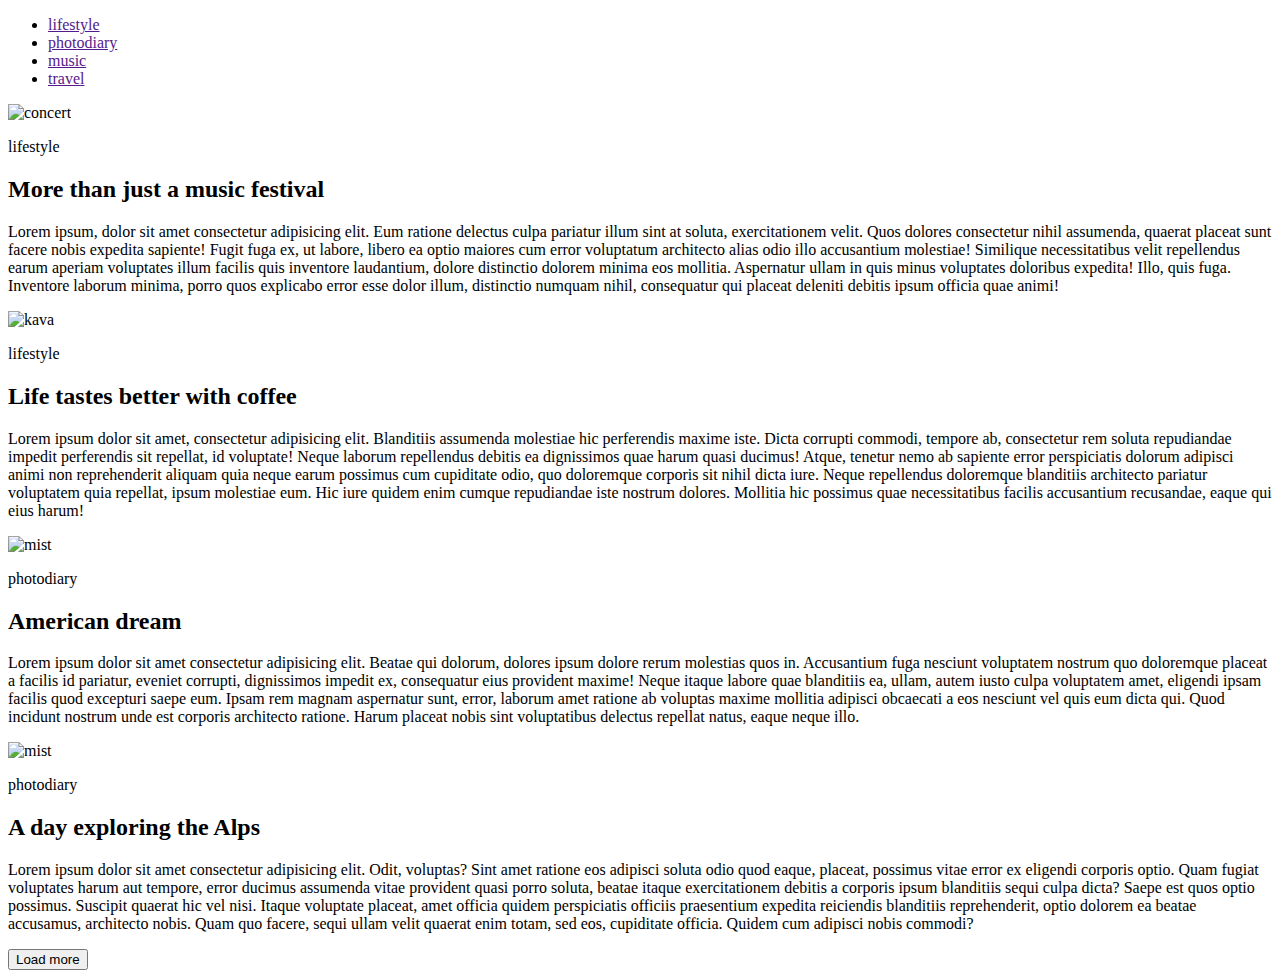
==== homework-03/index.html @ b27d9534 "removed" ====
<!DOCTYPE html>
<html lang="en">
<head>
    <meta charset="UTF-8">
    <meta name="viewport" content="width=device-width, initial-scale=1.0">
    <meta http-equiv="X-UA-Compatible" content="ie=edge">
    <title>Document</title>
</head>
<body>
    <section>
       <ul>
           <li><a href="">lifestyle</a></li>
           <li><a href="">photodiary</a></li>
           <li><a href="">music</a></li>
           <li><a href="">travel</a></li>
       </ul>
    </section>    
    <section>
        <img src="img/img1.jpg" alt="concert">
        <p>lifestyle</p>
        <h2>More than just a music festival </h2>
        <p>Lorem ipsum, dolor sit amet consectetur adipisicing elit. Eum ratione delectus culpa pariatur illum sint at soluta, exercitationem velit. Quos dolores consectetur nihil assumenda, quaerat placeat sunt facere nobis expedita sapiente! Fugit fuga ex, ut labore, libero ea optio maiores cum error voluptatum architecto alias odio illo accusantium molestiae! Similique necessitatibus velit repellendus earum aperiam voluptates illum facilis quis inventore laudantium, dolore distinctio dolorem minima eos mollitia. Aspernatur ullam in quis minus voluptates doloribus expedita! Illo, quis fuga. Inventore laborum minima, porro quos explicabo error esse dolor illum, distinctio numquam nihil, consequatur qui placeat deleniti debitis ipsum officia quae animi!</p>   
    </section>
    <section>
        <img src="img/img2_kava.jpg" alt="kava">
        <p>lifestyle</p>
        <h2>Life tastes better with coffee </h2>
        <p>Lorem ipsum dolor sit amet, consectetur adipisicing elit. Blanditiis assumenda molestiae hic perferendis maxime iste. Dicta corrupti commodi, tempore ab, consectetur rem soluta repudiandae impedit perferendis sit repellat, id voluptate! Neque laborum repellendus debitis ea dignissimos quae harum quasi ducimus! Atque, tenetur nemo ab sapiente error perspiciatis dolorum adipisci animi non reprehenderit aliquam quia neque earum possimus cum cupiditate odio, quo doloremque corporis sit nihil dicta iure. Neque repellendus doloremque blanditiis architecto pariatur voluptatem quia repellat, ipsum molestiae eum. Hic iure quidem enim cumque repudiandae iste nostrum dolores. Mollitia hic possimus quae necessitatibus facilis accusantium recusandae, eaque qui eius harum!</p>
    </section>
    <section>
        <img src="img/img2_mist.jpg" alt="mist">
        <p>photodiary</p>
        <h2>American dream </h2>
        <p>Lorem ipsum dolor sit amet consectetur adipisicing elit. Beatae qui dolorum, dolores ipsum dolore rerum molestias quos in. Accusantium fuga nesciunt voluptatem nostrum quo doloremque placeat a facilis id pariatur, eveniet corrupti, dignissimos impedit ex, consequatur eius provident maxime! Neque itaque labore quae blanditiis ea, ullam, autem iusto culpa voluptatem amet, eligendi ipsam facilis quod excepturi saepe eum. Ipsam rem magnam aspernatur sunt, error, laborum amet ratione ab voluptas maxime mollitia adipisci obcaecati a eos nesciunt vel quis eum dicta qui. Quod incidunt nostrum unde est corporis architecto ratione. Harum placeat nobis sint voluptatibus delectus repellat natus, eaque neque illo.</p>
    </section>
    <section>
        <img src="img/img4_hlop.jpg" alt="mist">
        <p>photodiary</p>
        <h2>A day exploring the Alps </h2>
        <p>Lorem ipsum dolor sit amet consectetur adipisicing elit. Odit, voluptas? Sint amet ratione eos adipisci soluta odio quod eaque, placeat, possimus vitae error ex eligendi corporis optio. Quam fugiat voluptates harum aut tempore, error ducimus assumenda vitae provident quasi porro soluta, beatae itaque exercitationem debitis a corporis ipsum blanditiis sequi culpa dicta? Saepe est quos optio possimus. Suscipit quaerat hic vel nisi. Itaque voluptate placeat, amet officia quidem perspiciatis officiis praesentium expedita reiciendis blanditiis reprehenderit, optio dolorem ea beatae accusamus, architecto nobis. Quam quo facere, sequi ullam velit quaerat enim totam, sed eos, cupiditate officia. Quidem cum adipisci nobis commodi?</p>
    </section>
    <button>Load more</button>
</body>
</html>
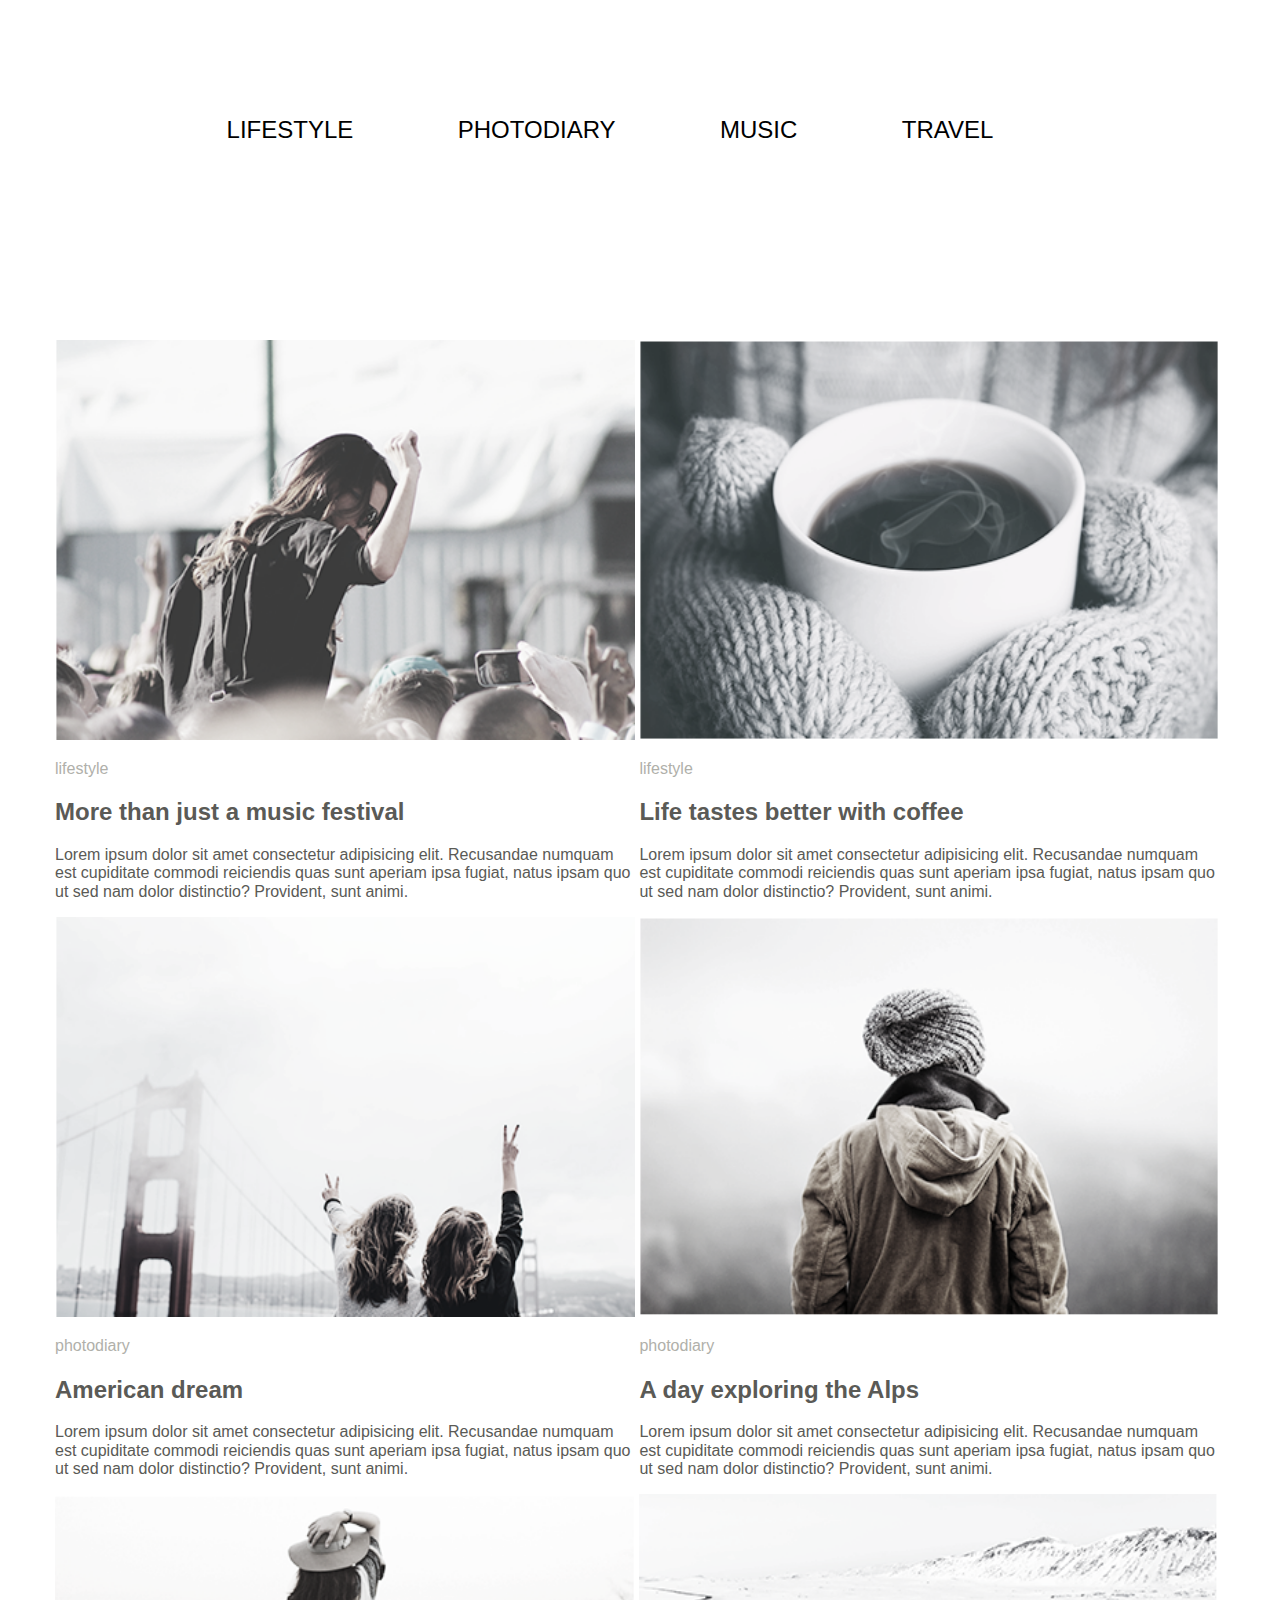
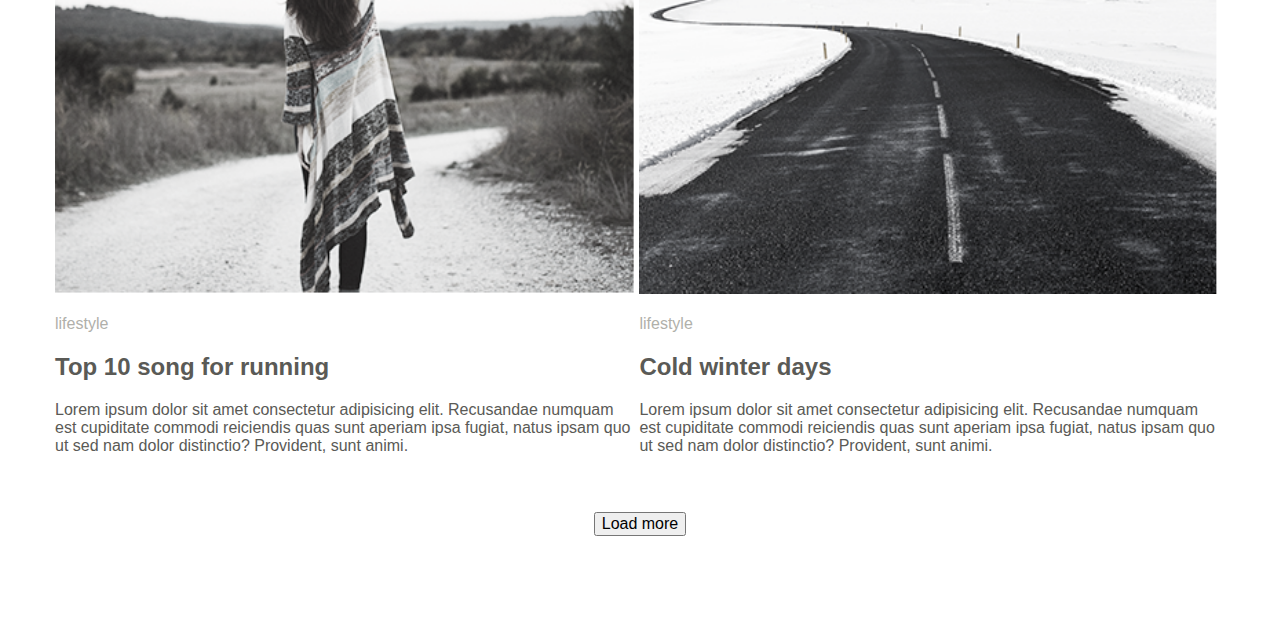
==== commit b408beac: "hw03" ====
--- a/homework-03/index.html
+++ b/homework-03/index.html
@@ -1,44 +1,93 @@
 <!DOCTYPE html>
 <html lang="en">
+
 <head>
     <meta charset="UTF-8">
     <meta name="viewport" content="width=device-width, initial-scale=1.0">
     <meta http-equiv="X-UA-Compatible" content="ie=edge">
-    <title>Document</title>
+    <title>Homework_03</title>
+    <link rel="stylesheet" href="./css/normalize.css">
+    <link rel="stylesheet" href="./css/style.css">
 </head>
+
 <body>
-    <section>
-       <ul>
-           <li><a href="">lifestyle</a></li>
-           <li><a href="">photodiary</a></li>
-           <li><a href="">music</a></li>
-           <li><a href="">travel</a></li>
-       </ul>
-    </section>    
-    <section>
-        <img src="img/img1.jpg" alt="concert">
-        <p>lifestyle</p>
-        <h2>More than just a music festival </h2>
-        <p>Lorem ipsum, dolor sit amet consectetur adipisicing elit. Eum ratione delectus culpa pariatur illum sint at soluta, exercitationem velit. Quos dolores consectetur nihil assumenda, quaerat placeat sunt facere nobis expedita sapiente! Fugit fuga ex, ut labore, libero ea optio maiores cum error voluptatum architecto alias odio illo accusantium molestiae! Similique necessitatibus velit repellendus earum aperiam voluptates illum facilis quis inventore laudantium, dolore distinctio dolorem minima eos mollitia. Aspernatur ullam in quis minus voluptates doloribus expedita! Illo, quis fuga. Inventore laborum minima, porro quos explicabo error esse dolor illum, distinctio numquam nihil, consequatur qui placeat deleniti debitis ipsum officia quae animi!</p>   
-    </section>
-    <section>
-        <img src="img/img2_kava.jpg" alt="kava">
-        <p>lifestyle</p>
-        <h2>Life tastes better with coffee </h2>
-        <p>Lorem ipsum dolor sit amet, consectetur adipisicing elit. Blanditiis assumenda molestiae hic perferendis maxime iste. Dicta corrupti commodi, tempore ab, consectetur rem soluta repudiandae impedit perferendis sit repellat, id voluptate! Neque laborum repellendus debitis ea dignissimos quae harum quasi ducimus! Atque, tenetur nemo ab sapiente error perspiciatis dolorum adipisci animi non reprehenderit aliquam quia neque earum possimus cum cupiditate odio, quo doloremque corporis sit nihil dicta iure. Neque repellendus doloremque blanditiis architecto pariatur voluptatem quia repellat, ipsum molestiae eum. Hic iure quidem enim cumque repudiandae iste nostrum dolores. Mollitia hic possimus quae necessitatibus facilis accusantium recusandae, eaque qui eius harum!</p>
-    </section>
-    <section>
-        <img src="img/img2_mist.jpg" alt="mist">
-        <p>photodiary</p>
-        <h2>American dream </h2>
-        <p>Lorem ipsum dolor sit amet consectetur adipisicing elit. Beatae qui dolorum, dolores ipsum dolore rerum molestias quos in. Accusantium fuga nesciunt voluptatem nostrum quo doloremque placeat a facilis id pariatur, eveniet corrupti, dignissimos impedit ex, consequatur eius provident maxime! Neque itaque labore quae blanditiis ea, ullam, autem iusto culpa voluptatem amet, eligendi ipsam facilis quod excepturi saepe eum. Ipsam rem magnam aspernatur sunt, error, laborum amet ratione ab voluptas maxime mollitia adipisci obcaecati a eos nesciunt vel quis eum dicta qui. Quod incidunt nostrum unde est corporis architecto ratione. Harum placeat nobis sint voluptatibus delectus repellat natus, eaque neque illo.</p>
-    </section>
-    <section>
-        <img src="img/img4_hlop.jpg" alt="mist">
-        <p>photodiary</p>
-        <h2>A day exploring the Alps </h2>
-        <p>Lorem ipsum dolor sit amet consectetur adipisicing elit. Odit, voluptas? Sint amet ratione eos adipisci soluta odio quod eaque, placeat, possimus vitae error ex eligendi corporis optio. Quam fugiat voluptates harum aut tempore, error ducimus assumenda vitae provident quasi porro soluta, beatae itaque exercitationem debitis a corporis ipsum blanditiis sequi culpa dicta? Saepe est quos optio possimus. Suscipit quaerat hic vel nisi. Itaque voluptate placeat, amet officia quidem perspiciatis officiis praesentium expedita reiciendis blanditiis reprehenderit, optio dolorem ea beatae accusamus, architecto nobis. Quam quo facere, sequi ullam velit quaerat enim totam, sed eos, cupiditate officia. Quidem cum adipisci nobis commodi?</p>
-    </section>
-    <button>Load more</button>
+    <div class="mastheader_section__wrapper container">
+
+        <div class="mastheader_wrapper">
+
+            <header class="mastheader">
+
+                <nav class="mastheader_nav">
+                    <ul class="nav_list">
+                        <li class="nav_list_item"><a href="" class="item_link"> lifestyle</a></li>
+                        <li class="nav_list_item"><a href="" class="item_link"> photodiary</a></li>
+                        <li class="nav_list_item"><a href="" class="item_link"> music</a></li>
+                        <li class="nav_list_item"><a href="" class="item_link"> travel</a></li>
+                    </ul>
+                </nav>
+            </header>
+        </div>
+
+        <div class="article_discripion container ">
+
+
+            <article class="article_bloc article_odd">
+                <img src="./img/girl_1.png" width="580px" height="400px" alt="concert">
+                <p class="life">lifestyle</p>
+                <h2>More than just a music festival </h2>
+                <p>Lorem ipsum dolor sit amet consectetur adipisicing elit. Recusandae numquam est cupiditate commodi
+                    reiciendis quas sunt aperiam ipsa fugiat, natus ipsam quo ut sed nam dolor distinctio? Provident,
+                    sunt animi.</p>
+
+            </article>
+            <article class="article_bloc article_even">
+                <img src="./img/cup_2.png" width="580px" height="400px" alt="kava">
+                <p class="life">lifestyle</p>
+                <h2>Life tastes better with coffee </h2>
+                <p>Lorem ipsum dolor sit amet consectetur adipisicing elit. Recusandae numquam est cupiditate commodi
+                    reiciendis quas sunt aperiam ipsa fugiat, natus ipsam quo ut sed nam dolor distinctio? Provident,
+                    sunt animi.</p>
+            </article>
+            <article class="article_bloc article_odd">
+                <img src="./img/bridge_3.png" width="580px" height="400px" alt="mist">
+                <p class="life">photodiary</p>
+                <h2>American dream </h2>
+                <p>Lorem ipsum dolor sit amet consectetur adipisicing elit. Recusandae numquam est cupiditate commodi
+                    reiciendis quas sunt aperiam ipsa fugiat, natus ipsam quo ut sed nam dolor distinctio? Provident,
+                    sunt animi.</p>
+            </article>
+            <article class="article_bloc article_even">
+                <img src="./img/backside_4.png" width="580px" height="400px" alt="mist">
+                <p class="life">photodiary</p>
+                <h2>A day exploring the Alps </h2>
+                <p>Lorem ipsum dolor sit amet consectetur adipisicing elit. Recusandae numquam est cupiditate commodi
+                    reiciendis quas sunt aperiam ipsa fugiat, natus ipsam quo ut sed nam dolor distinctio? Provident,
+                    sunt animi.</p>
+            </article>
+
+            <article class="article_bloc article_odd">
+                <img src="./img/girl_5.png" width="580px" height="400px" alt="concert">
+                <p class="life">lifestyle</p>
+                <h2>Top 10 song for running </h2>
+                <p>Lorem ipsum dolor sit amet consectetur adipisicing elit. Recusandae numquam est cupiditate commodi
+                    reiciendis quas sunt aperiam ipsa fugiat, natus ipsam quo ut sed nam dolor distinctio? Provident,
+                    sunt animi.</p>
+            </article>
+
+            <article class="article_bloc article_even">
+                <img src="./img/road_6.png" width="580px" height="400px" alt="concert">
+                <p class="life">lifestyle</p>
+                <h2>Cold winter days </h2>
+                <p>Lorem ipsum dolor sit amet consectetur adipisicing elit. Recusandae numquam est cupiditate commodi
+                    reiciendis quas sunt aperiam ipsa fugiat, natus ipsam quo ut sed nam dolor distinctio? Provident,
+                    sunt animi.</p>
+            </article>
+        </div>
+        
+    </div>
+    <div class="button_wrapper container">
+            <button class="button_size">Load more</button>
+    </div>
 </body>
+
 </html>--- a/homework-03/css/style.css
+++ b/homework-03/css/style.css
@@ -0,0 +1,71 @@
+body {
+  font-family: "Roboto", sans-serif, serif;
+  color: #5a5a56;
+  font-size: 16px;
+}
+.container {
+  width: 1170px;
+  margin: 0 auto;
+}
+
+.mastheader {
+  margin-bottom: 80px;
+  padding-top: 100px;
+}
+.mastheader_nav {
+  text-align: center;
+}
+
+.nav_list {
+  display: inline-block;
+}
+
+.nav_list_item {
+  list-style: none;
+  display: inline-block;
+  margin-right: 100px;
+  margin-bottom: 100px;
+}
+
+.item_link {
+  color: black;
+  font-size: 24px;
+  text-decoration: none;
+}
+.navbar {
+  display: inline-block;
+}
+
+.item_link {
+  font-family: "Arial Narrow", Arial, sans-serif;
+  text-transform: uppercase;
+}
+
+:hover.item_link {
+  color: #b3b3f7;
+}
+
+.button_wrapper {
+  margin: o auto;
+  display: block;
+  text-align: center;
+  padding: 40px 0 100px 0;
+}
+
+.article_discription {
+  padding: 100px 0 90px 0;
+}
+
+.article_bloc {
+  width: 580px;
+}
+
+article {
+  display: inline-block;
+}
+button_size {
+  font-size: 20px;
+}
+.life {
+  color: #b0b0aa;
+}
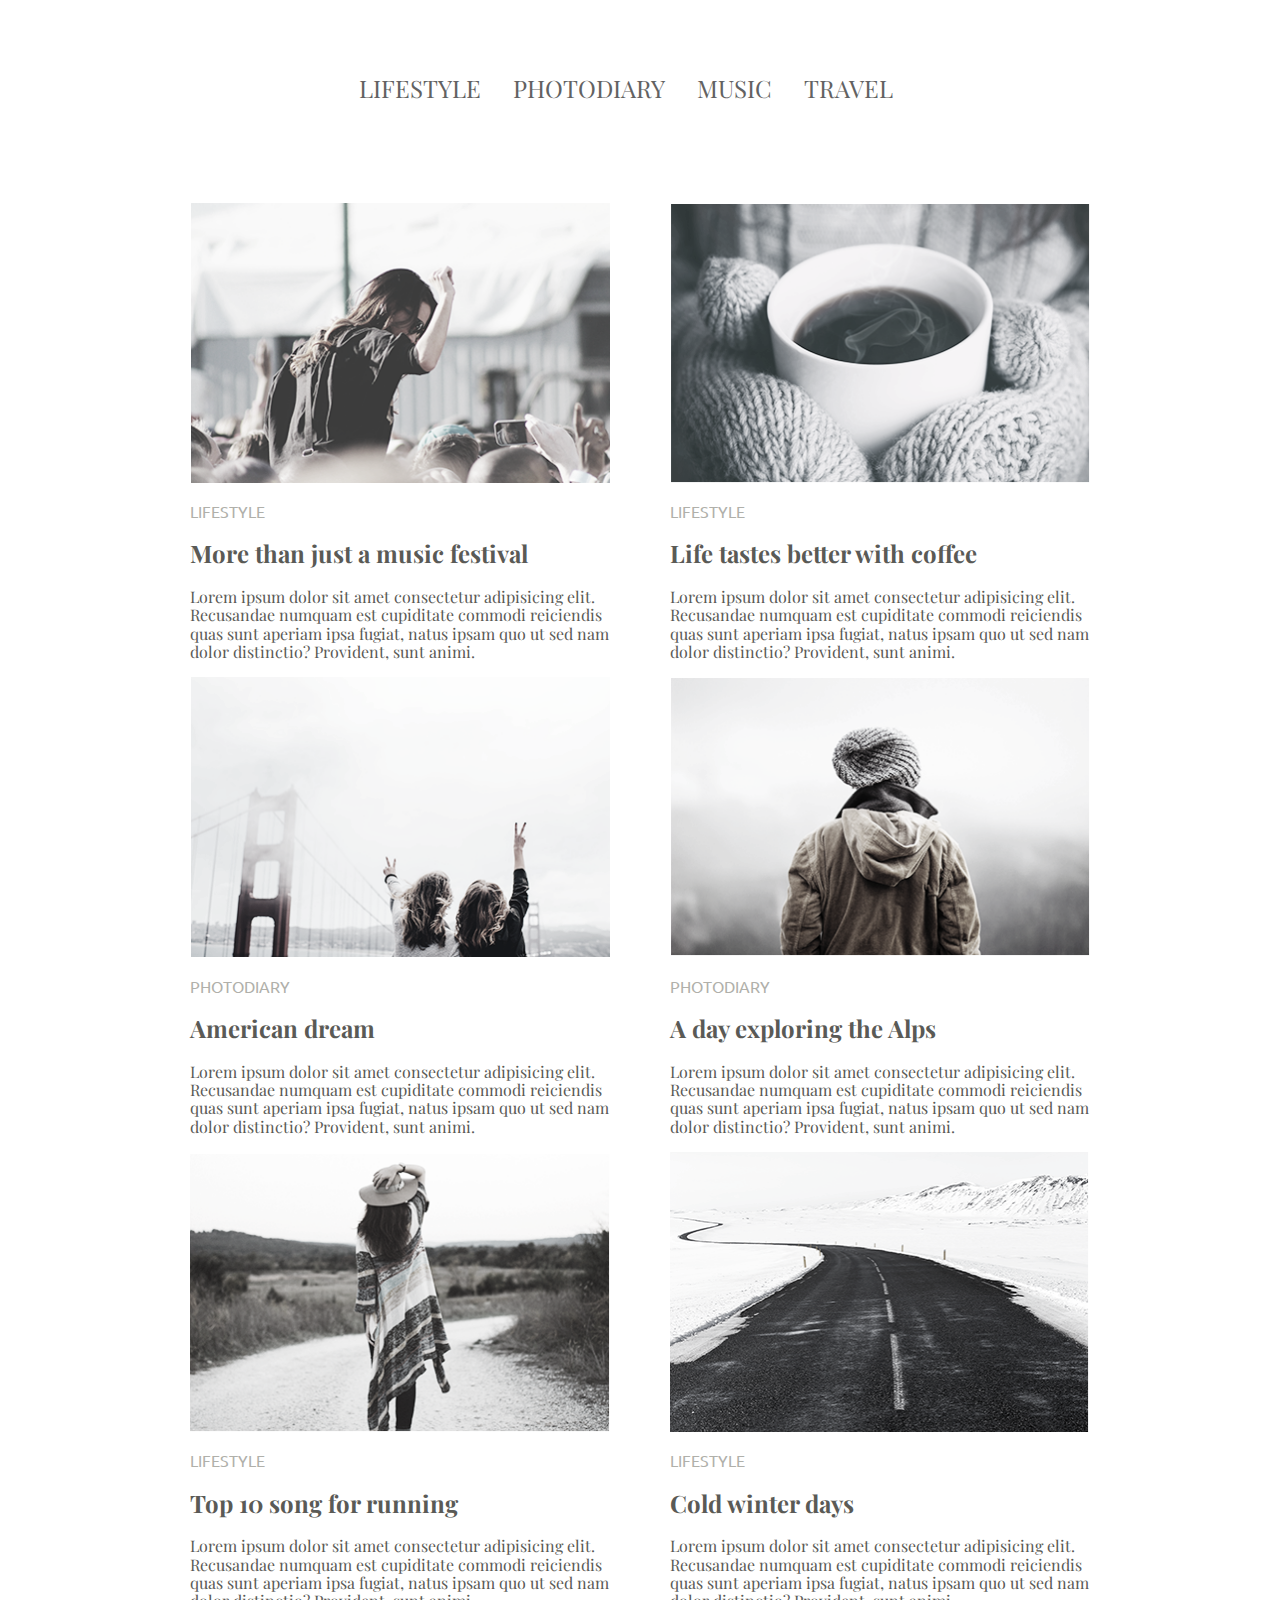
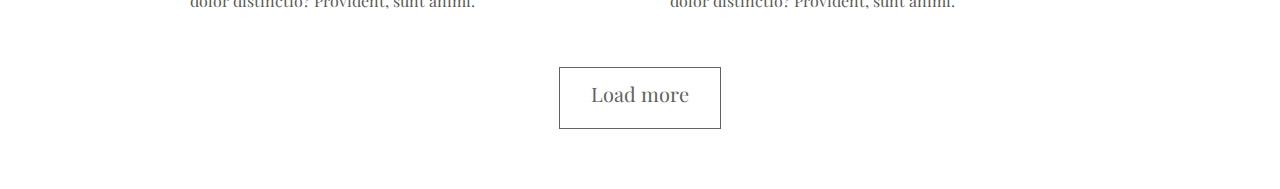
==== commit d4f87af9: "dz03 add" ====
--- a/homework-03/index.html
+++ b/homework-03/index.html
@@ -6,6 +6,8 @@
     <meta name="viewport" content="width=device-width, initial-scale=1.0">
     <meta http-equiv="X-UA-Compatible" content="ie=edge">
     <title>Homework_03</title>
+    <link href="https://fonts.googleapis.com/css?family=Ubuntu" rel="stylesheet">
+    <link href="https://fonts.googleapis.com/css?family=Playfair+Display" rel="stylesheet">
     <link rel="stylesheet" href="./css/normalize.css">
     <link rel="stylesheet" href="./css/style.css">
 </head>
@@ -32,7 +34,7 @@
 
 
             <article class="article_bloc article_odd">
-                <img src="./img/girl_1.png" width="580px" height="400px" alt="concert">
+                <img src="./img/girl_1.png" width="420" height="280" alt="concert">
                 <p class="life">lifestyle</p>
                 <h2>More than just a music festival </h2>
                 <p>Lorem ipsum dolor sit amet consectetur adipisicing elit. Recusandae numquam est cupiditate commodi
@@ -41,7 +43,7 @@
 
             </article>
             <article class="article_bloc article_even">
-                <img src="./img/cup_2.png" width="580px" height="400px" alt="kava">
+                <img src="./img/cup_2.png" width="420" height="280" alt="kava">
                 <p class="life">lifestyle</p>
                 <h2>Life tastes better with coffee </h2>
                 <p>Lorem ipsum dolor sit amet consectetur adipisicing elit. Recusandae numquam est cupiditate commodi
@@ -49,7 +51,7 @@
                     sunt animi.</p>
             </article>
             <article class="article_bloc article_odd">
-                <img src="./img/bridge_3.png" width="580px" height="400px" alt="mist">
+                <img src="./img/bridge_3.png" width="420" height="280" alt="mist">
                 <p class="life">photodiary</p>
                 <h2>American dream </h2>
                 <p>Lorem ipsum dolor sit amet consectetur adipisicing elit. Recusandae numquam est cupiditate commodi
@@ -57,7 +59,7 @@
                     sunt animi.</p>
             </article>
             <article class="article_bloc article_even">
-                <img src="./img/backside_4.png" width="580px" height="400px" alt="mist">
+                <img src="./img/backside_4.png" width="420" height="280" alt="mist">
                 <p class="life">photodiary</p>
                 <h2>A day exploring the Alps </h2>
                 <p>Lorem ipsum dolor sit amet consectetur adipisicing elit. Recusandae numquam est cupiditate commodi
@@ -66,7 +68,7 @@
             </article>
 
             <article class="article_bloc article_odd">
-                <img src="./img/girl_5.png" width="580px" height="400px" alt="concert">
+                <img src="./img/girl_5.png" width="420" height="280" alt="concert">
                 <p class="life">lifestyle</p>
                 <h2>Top 10 song for running </h2>
                 <p>Lorem ipsum dolor sit amet consectetur adipisicing elit. Recusandae numquam est cupiditate commodi
@@ -75,7 +77,7 @@
             </article>
 
             <article class="article_bloc article_even">
-                <img src="./img/road_6.png" width="580px" height="400px" alt="concert">
+                <img src="./img/road_6.png" width="420" height="280" alt="concert">
                 <p class="life">lifestyle</p>
                 <h2>Cold winter days </h2>
                 <p>Lorem ipsum dolor sit amet consectetur adipisicing elit. Recusandae numquam est cupiditate commodi
@@ -86,7 +88,7 @@
         
     </div>
     <div class="button_wrapper container">
-            <button class="button_size">Load more</button>
+            <div class="button_size"> <a href="#">Load more</a> </div>
     </div>
 </body>
 
--- a/homework-03/css/style.css
+++ b/homework-03/css/style.css
@@ -1,34 +1,42 @@
 body {
-  font-family: "Roboto", sans-serif, serif;
+  font-family: 'Playfair Display',"Roboto", sans-serif, serif;
   color: #5a5a56;
   font-size: 16px;
 }
 .container {
-  width: 1170px;
+  width: 900px;
   margin: 0 auto;
 }
 
 .mastheader {
-  margin-bottom: 80px;
-  padding-top: 100px;
+  margin: 0 auto 100px auto;
+  padding-top: 75px;
+  margin-bottom: 100px;
+  width: 565px;
+  text-align: center;
+ 
 }
 .mastheader_nav {
   text-align: center;
 }
 
 .nav_list {
+  margin: 0;
+  padding: 0;
+  
+  text-align: center;
   display: inline-block;
 }
 
 .nav_list_item {
   list-style: none;
   display: inline-block;
-  margin-right: 100px;
-  margin-bottom: 100px;
+  margin-right: 28px;
+  
 }
 
 .item_link {
-  color: black;
+  color: #626262;
   font-size: 24px;
   text-decoration: none;
 }
@@ -37,19 +45,11 @@
 }
 
 .item_link {
-  font-family: "Arial Narrow", Arial, sans-serif;
-  text-transform: uppercase;
+   text-transform: uppercase;
 }
 
 :hover.item_link {
-  color: #b3b3f7;
-}
-
-.button_wrapper {
-  margin: o auto;
-  display: block;
-  text-align: center;
-  padding: 40px 0 100px 0;
+  color: #03a9f4;
 }
 
 .article_discription {
@@ -57,15 +57,47 @@
 }
 
 .article_bloc {
-  width: 580px;
+  display: inline-block;
+  width: 420px;
 }
 
 article {
   display: inline-block;
 }
-button_size {
-  font-size: 20px;
+.article_odd {
+  margin-right: 56px;
 }
+
 .life {
   color: #b0b0aa;
+  font-family: 'Ubuntu','Playfair Display', "Arial Narrow", Arial, sans-serif;
+  text-transform: uppercase;
 }
+
+.button_wrapper {
+  
+  display: block;
+  text-align: center;
+  padding: 40px 0 60px 0;
+}
+
+.button_size {
+  margin: 0 auto;
+
+  width: 160px;
+  height: 60px;
+  font-size: 20px;
+  border: 1px solid #626262;
+  line-height: 2.6;
+  
+}
+
+a {
+  text-decoration: none;
+  color: #626262;
+}
+
+.button_size:hover  a {
+  color: #03a9f4;
+  
+}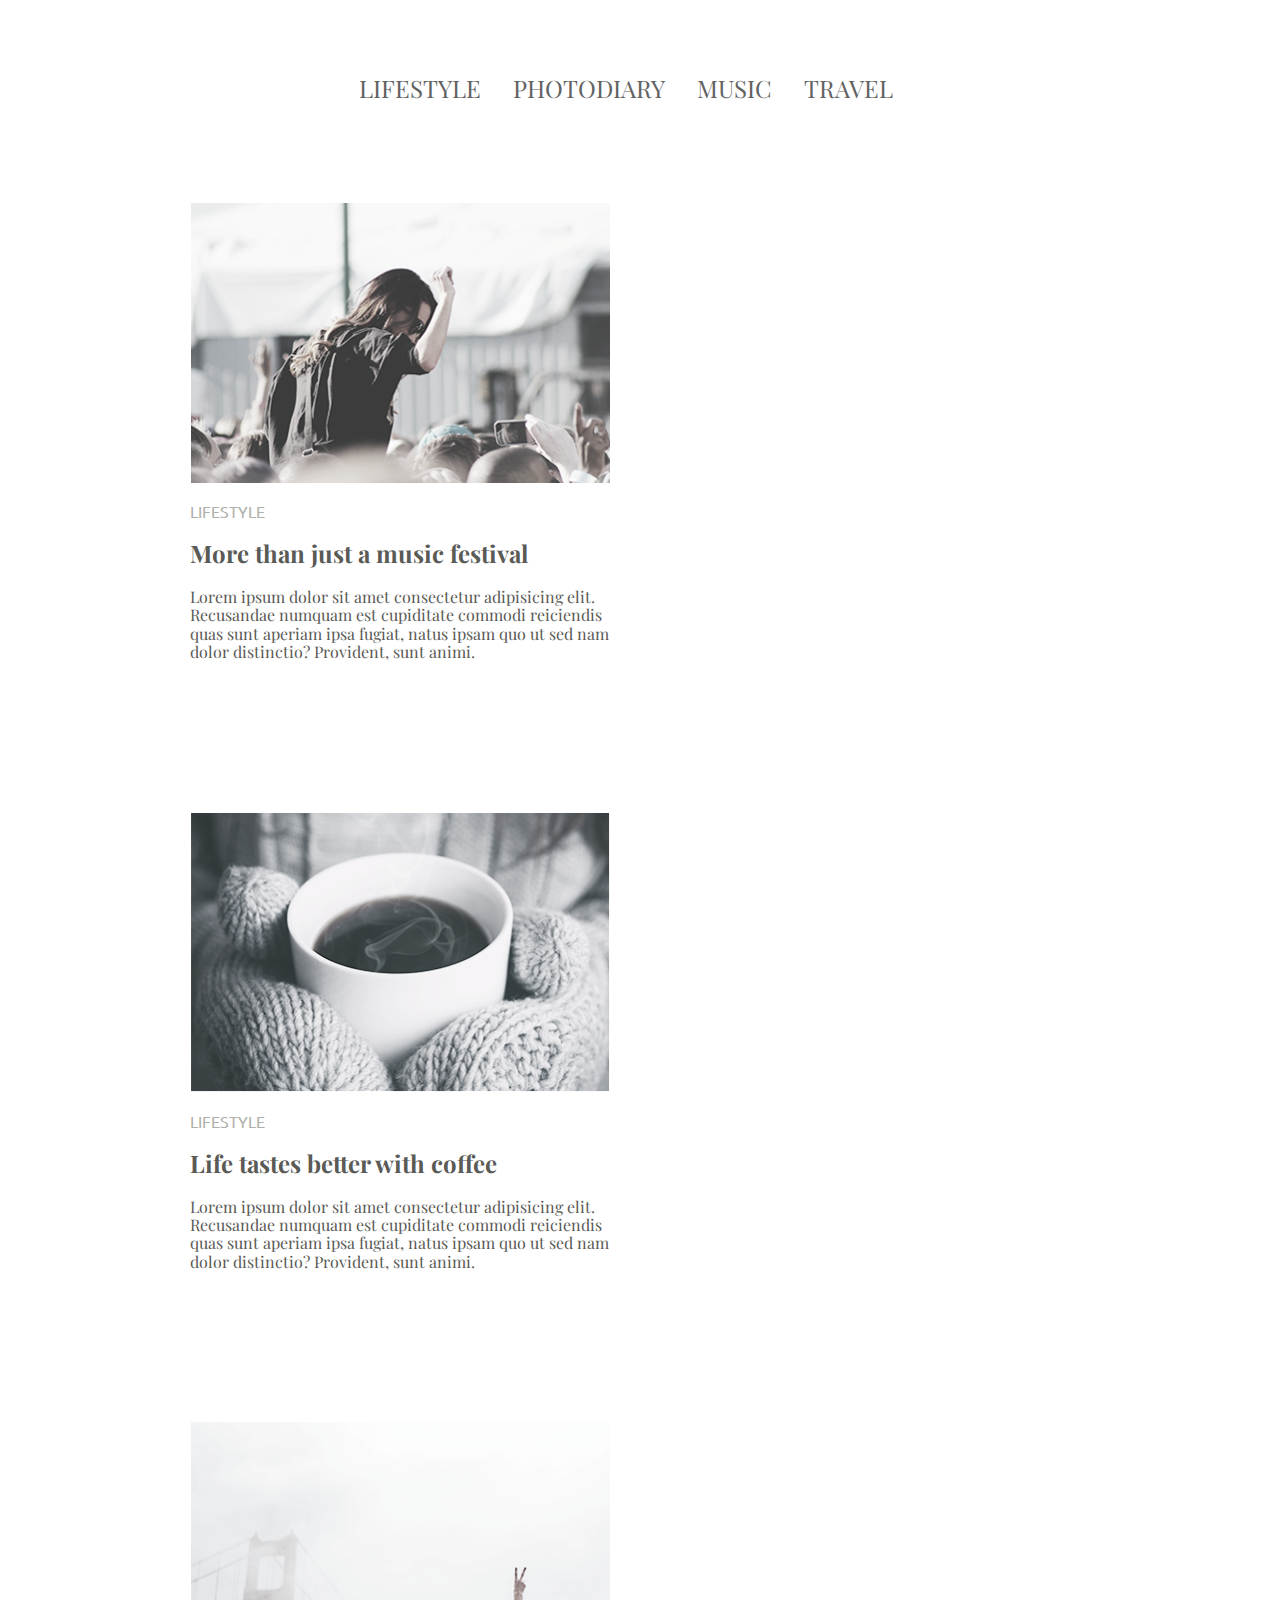
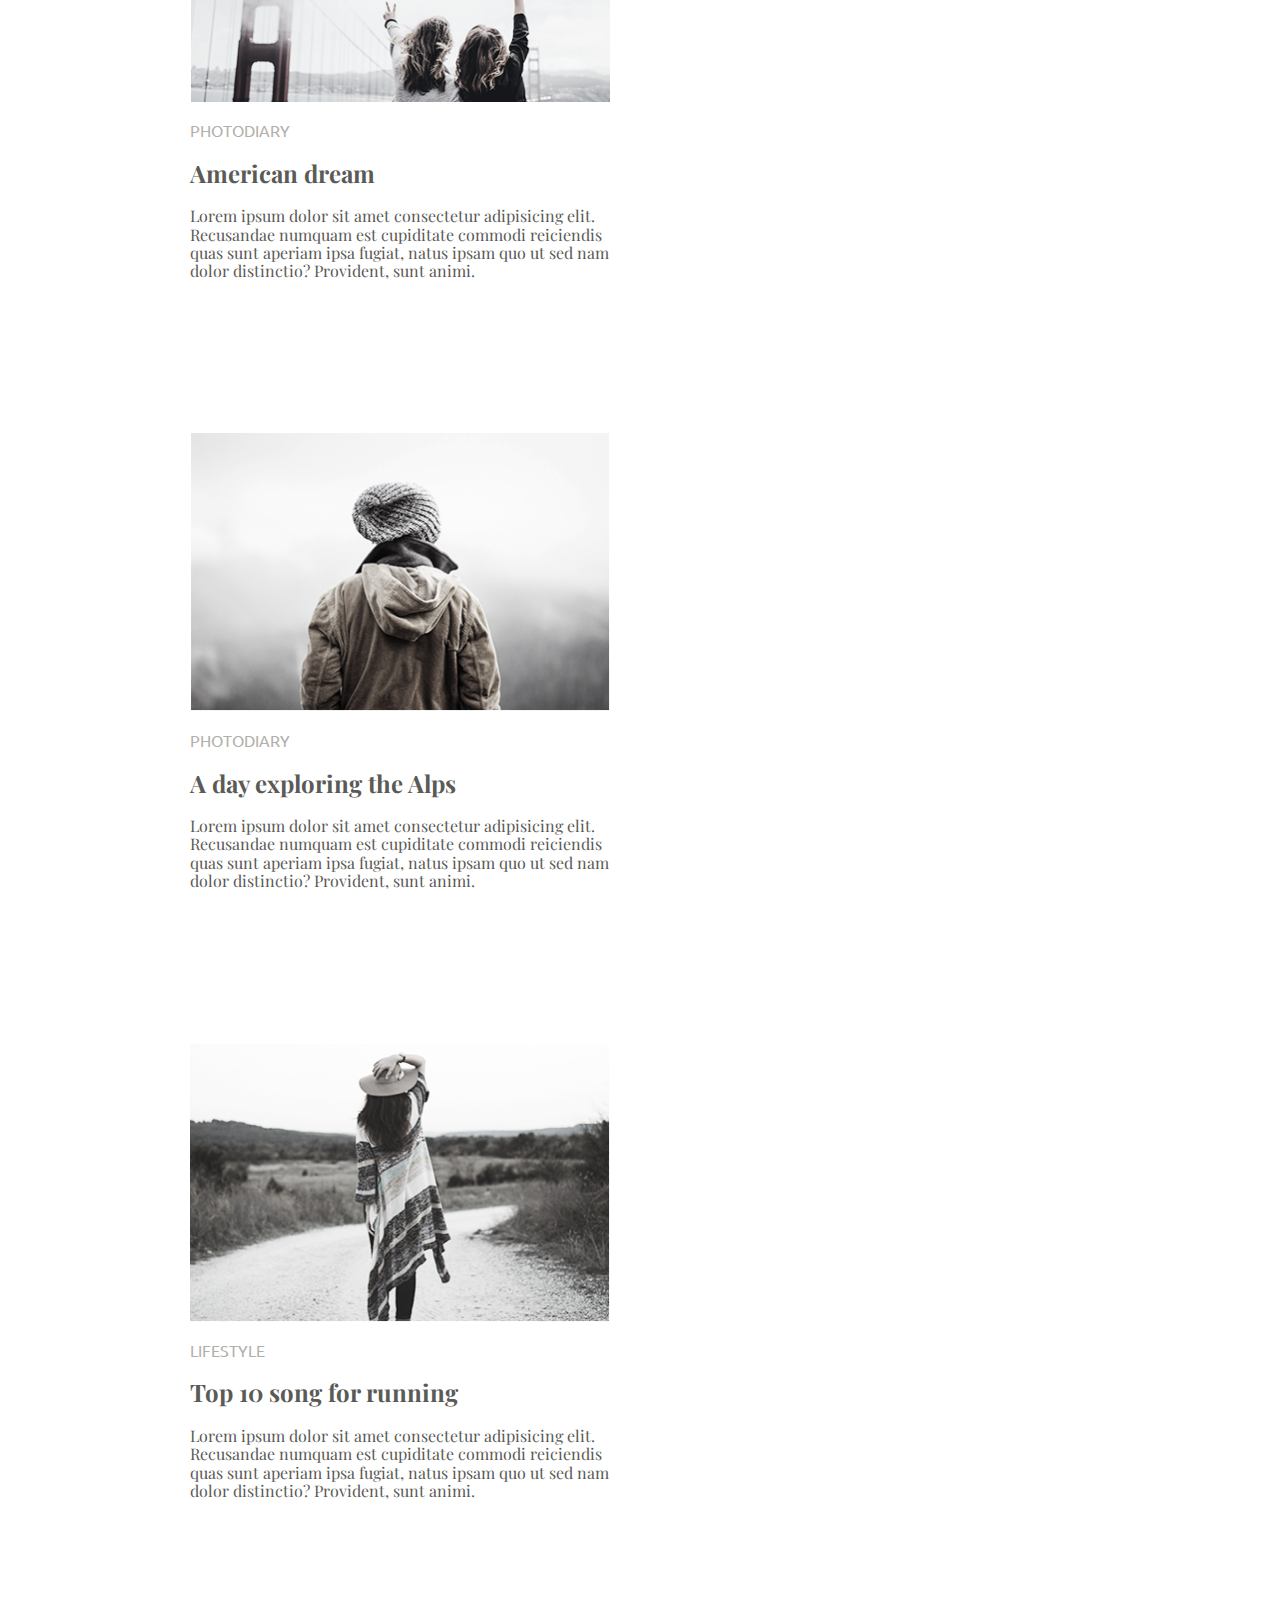
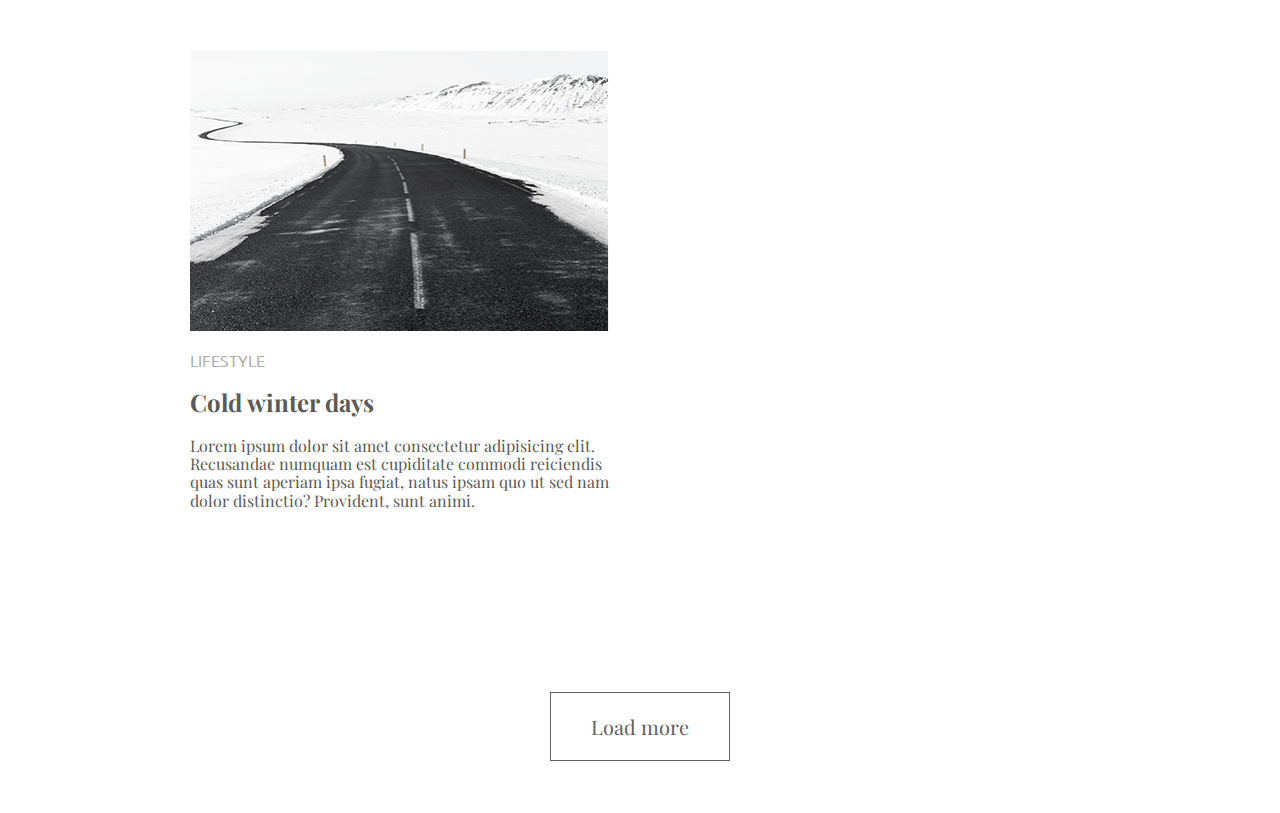
==== commit 6fd7f2e5: "homework3 -div" ====
--- a/homework-03/index.html
+++ b/homework-03/index.html
@@ -13,82 +13,79 @@
 </head>
 
 <body>
-    <div class="mastheader_section__wrapper container">
 
-        <div class="mastheader_wrapper">
+    <header class="mastheader">
 
-            <header class="mastheader">
-
-                <nav class="mastheader_nav">
-                    <ul class="nav_list">
-                        <li class="nav_list_item"><a href="" class="item_link"> lifestyle</a></li>
-                        <li class="nav_list_item"><a href="" class="item_link"> photodiary</a></li>
-                        <li class="nav_list_item"><a href="" class="item_link"> music</a></li>
-                        <li class="nav_list_item"><a href="" class="item_link"> travel</a></li>
-                    </ul>
-                </nav>
-            </header>
-        </div>
-
-        <div class="article_discripion container ">
+        <nav>
+            <ul class="nav_list">
+                <li class="nav_list_item"><a href="" class="item_link"> lifestyle</a></li>
+                <li class="nav_list_item"><a href="" class="item_link"> photodiary</a></li>
+                <li class="nav_list_item"><a href="" class="item_link"> music</a></li>
+                <li class="nav_list_item"><a href="" class="item_link"> travel</a></li>
+            </ul>
+        </nav>
+    </header>
 
 
-            <article class="article_bloc article_odd">
-                <img src="./img/girl_1.png" width="420" height="280" alt="concert">
-                <p class="life">lifestyle</p>
-                <h2>More than just a music festival </h2>
-                <p>Lorem ipsum dolor sit amet consectetur adipisicing elit. Recusandae numquam est cupiditate commodi
-                    reiciendis quas sunt aperiam ipsa fugiat, natus ipsam quo ut sed nam dolor distinctio? Provident,
-                    sunt animi.</p>
+    <div class="article_discripion container ">
 
-            </article>
-            <article class="article_bloc article_even">
-                <img src="./img/cup_2.png" width="420" height="280" alt="kava">
-                <p class="life">lifestyle</p>
-                <h2>Life tastes better with coffee </h2>
-                <p>Lorem ipsum dolor sit amet consectetur adipisicing elit. Recusandae numquam est cupiditate commodi
-                    reiciendis quas sunt aperiam ipsa fugiat, natus ipsam quo ut sed nam dolor distinctio? Provident,
-                    sunt animi.</p>
-            </article>
-            <article class="article_bloc article_odd">
-                <img src="./img/bridge_3.png" width="420" height="280" alt="mist">
-                <p class="life">photodiary</p>
-                <h2>American dream </h2>
-                <p>Lorem ipsum dolor sit amet consectetur adipisicing elit. Recusandae numquam est cupiditate commodi
-                    reiciendis quas sunt aperiam ipsa fugiat, natus ipsam quo ut sed nam dolor distinctio? Provident,
-                    sunt animi.</p>
-            </article>
-            <article class="article_bloc article_even">
-                <img src="./img/backside_4.png" width="420" height="280" alt="mist">
-                <p class="life">photodiary</p>
-                <h2>A day exploring the Alps </h2>
-                <p>Lorem ipsum dolor sit amet consectetur adipisicing elit. Recusandae numquam est cupiditate commodi
-                    reiciendis quas sunt aperiam ipsa fugiat, natus ipsam quo ut sed nam dolor distinctio? Provident,
-                    sunt animi.</p>
-            </article>
 
-            <article class="article_bloc article_odd">
-                <img src="./img/girl_5.png" width="420" height="280" alt="concert">
-                <p class="life">lifestyle</p>
-                <h2>Top 10 song for running </h2>
-                <p>Lorem ipsum dolor sit amet consectetur adipisicing elit. Recusandae numquam est cupiditate commodi
-                    reiciendis quas sunt aperiam ipsa fugiat, natus ipsam quo ut sed nam dolor distinctio? Provident,
-                    sunt animi.</p>
-            </article>
+        <article class="article_bloc article_odd">
+            <img src="./img/girl_1.png" width="420" height="280" alt="concert">
+            <p class="life">lifestyle</p>
+            <h2>More than just a music festival </h2>
+            <p>Lorem ipsum dolor sit amet consectetur adipisicing elit. Recusandae numquam est cupiditate commodi
+                reiciendis quas sunt aperiam ipsa fugiat, natus ipsam quo ut sed nam dolor distinctio? Provident,
+                sunt animi.</p>
 
-            <article class="article_bloc article_even">
-                <img src="./img/road_6.png" width="420" height="280" alt="concert">
-                <p class="life">lifestyle</p>
-                <h2>Cold winter days </h2>
-                <p>Lorem ipsum dolor sit amet consectetur adipisicing elit. Recusandae numquam est cupiditate commodi
-                    reiciendis quas sunt aperiam ipsa fugiat, natus ipsam quo ut sed nam dolor distinctio? Provident,
-                    sunt animi.</p>
-            </article>
-        </div>
-        
+        </article>
+        <article class="article_bloc article_even">
+            <img src="./img/cup_2.png" width="420" height="280" alt="kava">
+            <p class="life">lifestyle</p>
+            <h2>Life tastes better with coffee </h2>
+            <p>Lorem ipsum dolor sit amet consectetur adipisicing elit. Recusandae numquam est cupiditate commodi
+                reiciendis quas sunt aperiam ipsa fugiat, natus ipsam quo ut sed nam dolor distinctio? Provident,
+                sunt animi.</p>
+        </article>
+        <article class="article_bloc article_odd">
+            <img src="./img/bridge_3.png" width="420" height="280" alt="mist">
+            <p class="life">photodiary</p>
+            <h2>American dream </h2>
+            <p>Lorem ipsum dolor sit amet consectetur adipisicing elit. Recusandae numquam est cupiditate commodi
+                reiciendis quas sunt aperiam ipsa fugiat, natus ipsam quo ut sed nam dolor distinctio? Provident,
+                sunt animi.</p>
+        </article>
+        <article class="article_bloc article_even">
+            <img src="./img/backside_4.png" width="420" height="280" alt="mist">
+            <p class="life">photodiary</p>
+            <h2>A day exploring the Alps </h2>
+            <p>Lorem ipsum dolor sit amet consectetur adipisicing elit. Recusandae numquam est cupiditate commodi
+                reiciendis quas sunt aperiam ipsa fugiat, natus ipsam quo ut sed nam dolor distinctio? Provident,
+                sunt animi.</p>
+        </article>
+
+        <article class="article_bloc article_odd">
+            <img src="./img/girl_5.png" width="420" height="280" alt="concert">
+            <p class="life">lifestyle</p>
+            <h2>Top 10 song for running </h2>
+            <p>Lorem ipsum dolor sit amet consectetur adipisicing elit. Recusandae numquam est cupiditate commodi
+                reiciendis quas sunt aperiam ipsa fugiat, natus ipsam quo ut sed nam dolor distinctio? Provident,
+                sunt animi.</p>
+        </article>
+
+        <article class="article_bloc article_even">
+            <img src="./img/road_6.png" width="420" height="280" alt="concert">
+            <p class="life">lifestyle</p>
+            <h2>Cold winter days </h2>
+            <p>Lorem ipsum dolor sit amet consectetur adipisicing elit. Recusandae numquam est cupiditate commodi
+                reiciendis quas sunt aperiam ipsa fugiat, natus ipsam quo ut sed nam dolor distinctio? Provident,
+                sunt animi.</p>
+        </article>
     </div>
-    <div class="button_wrapper container">
-            <div class="button_size"> <a href="#">Load more</a> </div>
+
+
+    <div class="button_wrapper">
+        <a href="#" class="button_size">Load more</a>
     </div>
 </body>
 
--- a/homework-03/css/style.css
+++ b/homework-03/css/style.css
@@ -15,9 +15,6 @@
   width: 565px;
   text-align: center;
  
-}
-.mastheader_nav {
-  text-align: center;
 }
 
 .nav_list {
@@ -54,6 +51,7 @@
 
 .article_discription {
   padding: 100px 0 90px 0;
+  font-size: 0;
 }
 
 .article_bloc {
@@ -63,9 +61,10 @@
 
 article {
   display: inline-block;
+  margin-bottom: 135px;
 }
 .article_odd {
-  margin-right: 56px;
+  margin-right: 60px;
 }
 
 .life {
@@ -83,21 +82,16 @@
 
 .button_size {
   margin: 0 auto;
-
+  padding: 20px 40px 20px 40px;
   width: 160px;
   height: 60px;
   font-size: 20px;
   border: 1px solid #626262;
   line-height: 2.6;
-  
-}
-
-a {
   text-decoration: none;
   color: #626262;
 }
 
-.button_size:hover  a {
+.button_size:hover  {
   color: #03a9f4;
-  
-}+}
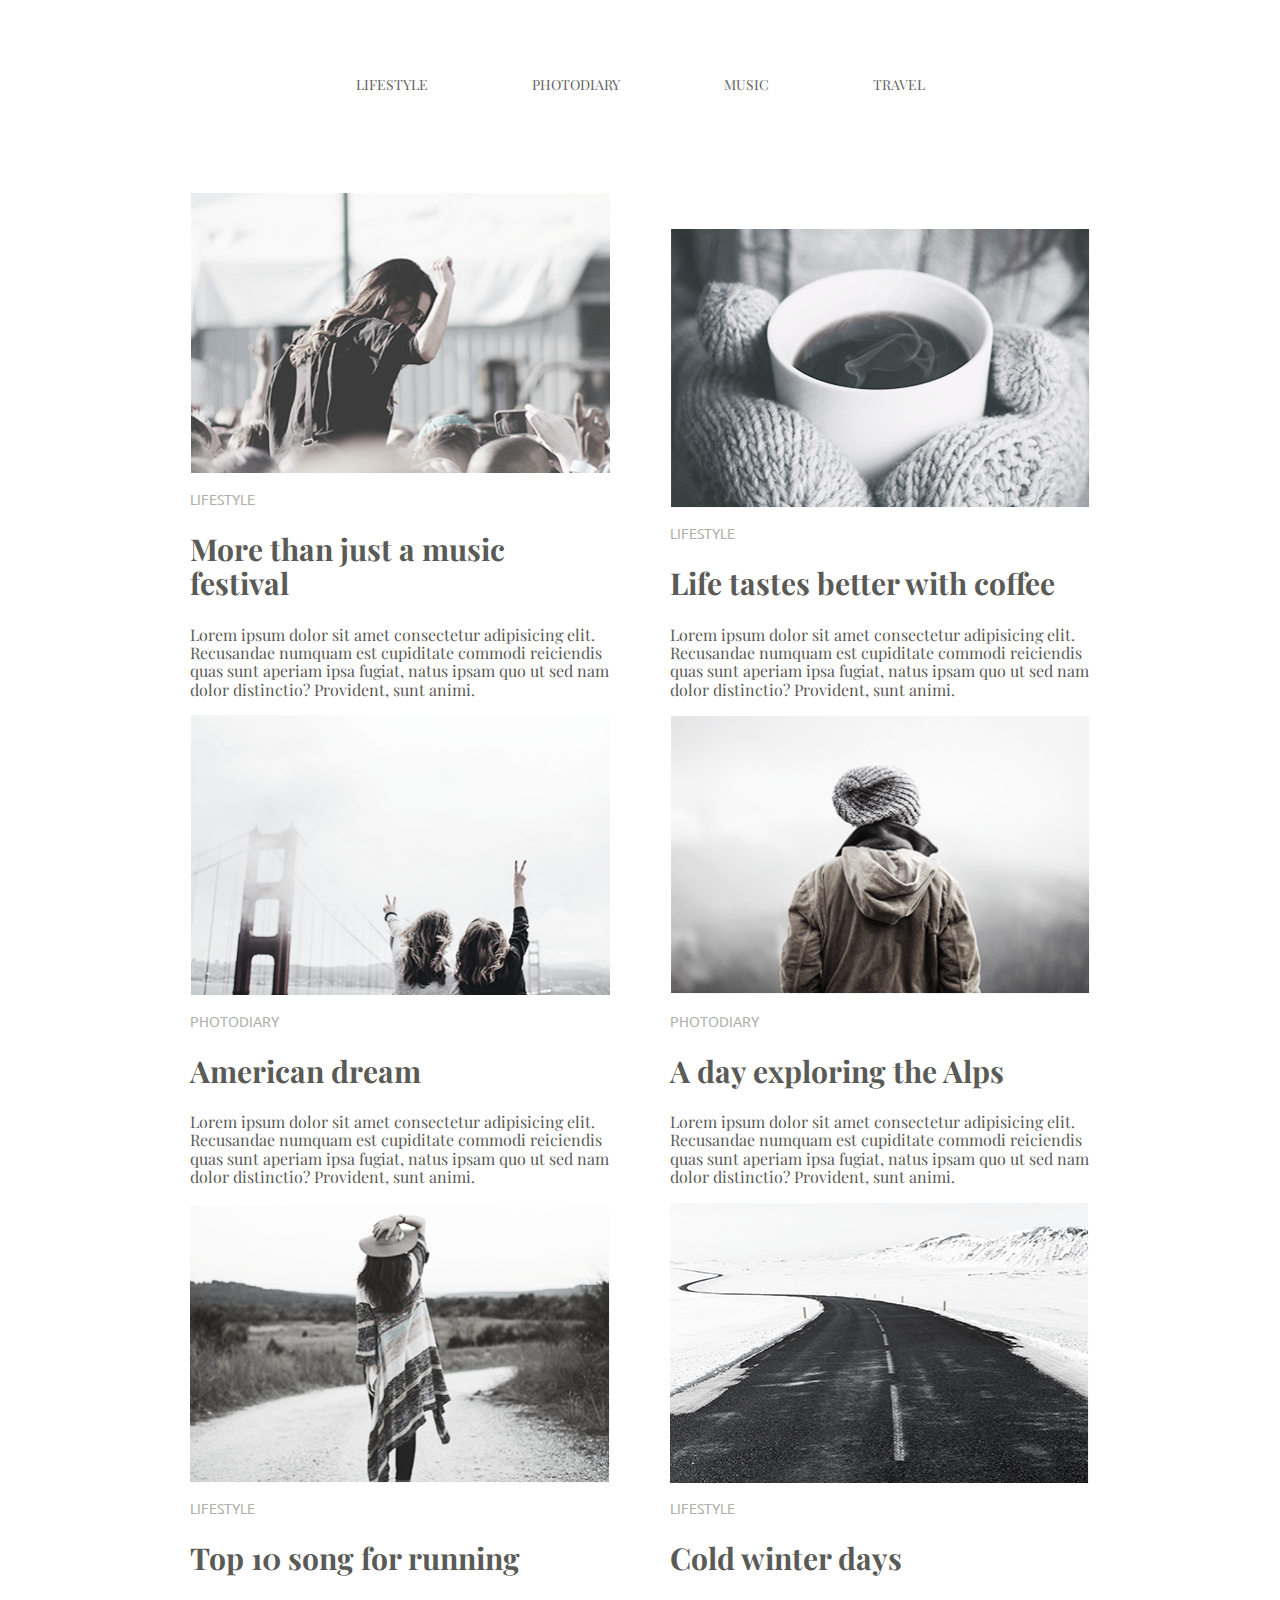
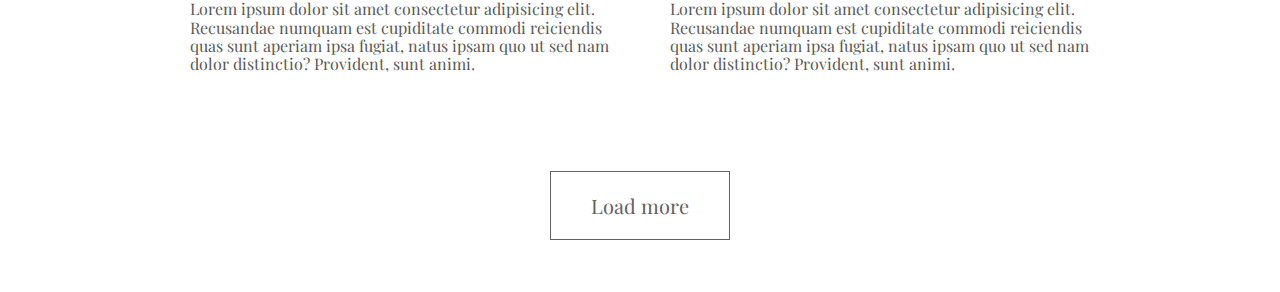
==== commit 88faf9d4: "hw3 add4" ====
--- a/homework-03/index.html
+++ b/homework-03/index.html
@@ -1,6 +1,5 @@
 <!DOCTYPE html>
-<html lang="en">
-
+<html lang="zxx">
 <head>
     <meta charset="UTF-8">
     <meta name="viewport" content="width=device-width, initial-scale=1.0">
@@ -17,11 +16,11 @@
     <header class="mastheader">
 
         <nav>
-            <ul class="nav_list">
-                <li class="nav_list_item"><a href="" class="item_link"> lifestyle</a></li>
-                <li class="nav_list_item"><a href="" class="item_link"> photodiary</a></li>
-                <li class="nav_list_item"><a href="" class="item_link"> music</a></li>
-                <li class="nav_list_item"><a href="" class="item_link"> travel</a></li>
+            <ul class="nav_list container">
+                <li class="nav_list_item"><a href="#" class="item_link"> lifestyle</a></li>
+                <li class="nav_list_item"><a href="#" class="item_link"> photodiary</a></li>
+                <li class="nav_list_item"><a href="#" class="item_link"> music</a></li>
+                <li class="nav_list_item"><a href="#" class="item_link"> travel</a></li>
             </ul>
         </nav>
     </header>
@@ -33,7 +32,7 @@
         <article class="article_bloc article_odd">
             <img src="./img/girl_1.png" width="420" height="280" alt="concert">
             <p class="life">lifestyle</p>
-            <h2>More than just a music festival </h2>
+            <h2 class="article_header">More than just a music festival </h2>
             <p>Lorem ipsum dolor sit amet consectetur adipisicing elit. Recusandae numquam est cupiditate commodi
                 reiciendis quas sunt aperiam ipsa fugiat, natus ipsam quo ut sed nam dolor distinctio? Provident,
                 sunt animi.</p>
@@ -42,7 +41,7 @@
         <article class="article_bloc article_even">
             <img src="./img/cup_2.png" width="420" height="280" alt="kava">
             <p class="life">lifestyle</p>
-            <h2>Life tastes better with coffee </h2>
+            <h2 class="article_header">Life tastes better with coffee </h2>
             <p>Lorem ipsum dolor sit amet consectetur adipisicing elit. Recusandae numquam est cupiditate commodi
                 reiciendis quas sunt aperiam ipsa fugiat, natus ipsam quo ut sed nam dolor distinctio? Provident,
                 sunt animi.</p>
@@ -50,7 +49,7 @@
         <article class="article_bloc article_odd">
             <img src="./img/bridge_3.png" width="420" height="280" alt="mist">
             <p class="life">photodiary</p>
-            <h2>American dream </h2>
+            <h2 class="article_header">American dream </h2>
             <p>Lorem ipsum dolor sit amet consectetur adipisicing elit. Recusandae numquam est cupiditate commodi
                 reiciendis quas sunt aperiam ipsa fugiat, natus ipsam quo ut sed nam dolor distinctio? Provident,
                 sunt animi.</p>
@@ -58,7 +57,7 @@
         <article class="article_bloc article_even">
             <img src="./img/backside_4.png" width="420" height="280" alt="mist">
             <p class="life">photodiary</p>
-            <h2>A day exploring the Alps </h2>
+            <h2 class="article_header">A day exploring the Alps </h2>
             <p>Lorem ipsum dolor sit amet consectetur adipisicing elit. Recusandae numquam est cupiditate commodi
                 reiciendis quas sunt aperiam ipsa fugiat, natus ipsam quo ut sed nam dolor distinctio? Provident,
                 sunt animi.</p>
@@ -67,7 +66,7 @@
         <article class="article_bloc article_odd">
             <img src="./img/girl_5.png" width="420" height="280" alt="concert">
             <p class="life">lifestyle</p>
-            <h2>Top 10 song for running </h2>
+            <h2 class="article_header">Top 10 song for running </h2>
             <p>Lorem ipsum dolor sit amet consectetur adipisicing elit. Recusandae numquam est cupiditate commodi
                 reiciendis quas sunt aperiam ipsa fugiat, natus ipsam quo ut sed nam dolor distinctio? Provident,
                 sunt animi.</p>
@@ -76,7 +75,7 @@
         <article class="article_bloc article_even">
             <img src="./img/road_6.png" width="420" height="280" alt="concert">
             <p class="life">lifestyle</p>
-            <h2>Cold winter days </h2>
+            <h2 class="article_header">Cold winter days </h2>
             <p>Lorem ipsum dolor sit amet consectetur adipisicing elit. Recusandae numquam est cupiditate commodi
                 reiciendis quas sunt aperiam ipsa fugiat, natus ipsam quo ut sed nam dolor distinctio? Provident,
                 sunt animi.</p>
--- a/homework-03/css/style.css
+++ b/homework-03/css/style.css
@@ -12,7 +12,6 @@
   margin: 0 auto 100px auto;
   padding-top: 75px;
   margin-bottom: 100px;
-  width: 565px;
   text-align: center;
  
 }
@@ -20,7 +19,6 @@
 .nav_list {
   margin: 0;
   padding: 0;
-  
   text-align: center;
   display: inline-block;
 }
@@ -28,14 +26,18 @@
 .nav_list_item {
   list-style: none;
   display: inline-block;
-  margin-right: 28px;
-  
+  margin-right: 100px;
+}
+
+.nav_list_item:last-child {
+  margin-right: 0;
 }
 
 .item_link {
   color: #626262;
-  font-size: 24px;
+  font-size: 14px;
   text-decoration: none;
+  font-family: 'Playfair Display', serif;
 }
 .navbar {
   display: inline-block;
@@ -49,35 +51,38 @@
   color: #03a9f4;
 }
 
-.article_discription {
-  padding: 100px 0 90px 0;
+.article_discripion {
+  padding: 0 0 90px 0;
   font-size: 0;
 }
 
 .article_bloc {
   display: inline-block;
   width: 420px;
-}
-
-article {
-  display: inline-block;
-  margin-bottom: 135px;
-}
-.article_odd {
-  margin-right: 60px;
+  font-size: 16px;
 }
 
 .life {
   color: #b0b0aa;
   font-family: 'Ubuntu','Playfair Display', "Arial Narrow", Arial, sans-serif;
   text-transform: uppercase;
+  font-size: 14px;
+}
+
+.article_header {
+  font-size: 30px;
+  font-family: 'Playfair Display', serif;
+}
+
+.article_odd {
+  margin-right: 60px;
 }
 
 .button_wrapper {
   
   display: block;
   text-align: center;
-  padding: 40px 0 60px 0;
+  padding: 0 0 60px 0;
 }
 
 .button_size {
@@ -90,6 +95,7 @@
   line-height: 2.6;
   text-decoration: none;
   color: #626262;
+  font-family: 'Playfair Display', serif;
 }
 
 .button_size:hover  {
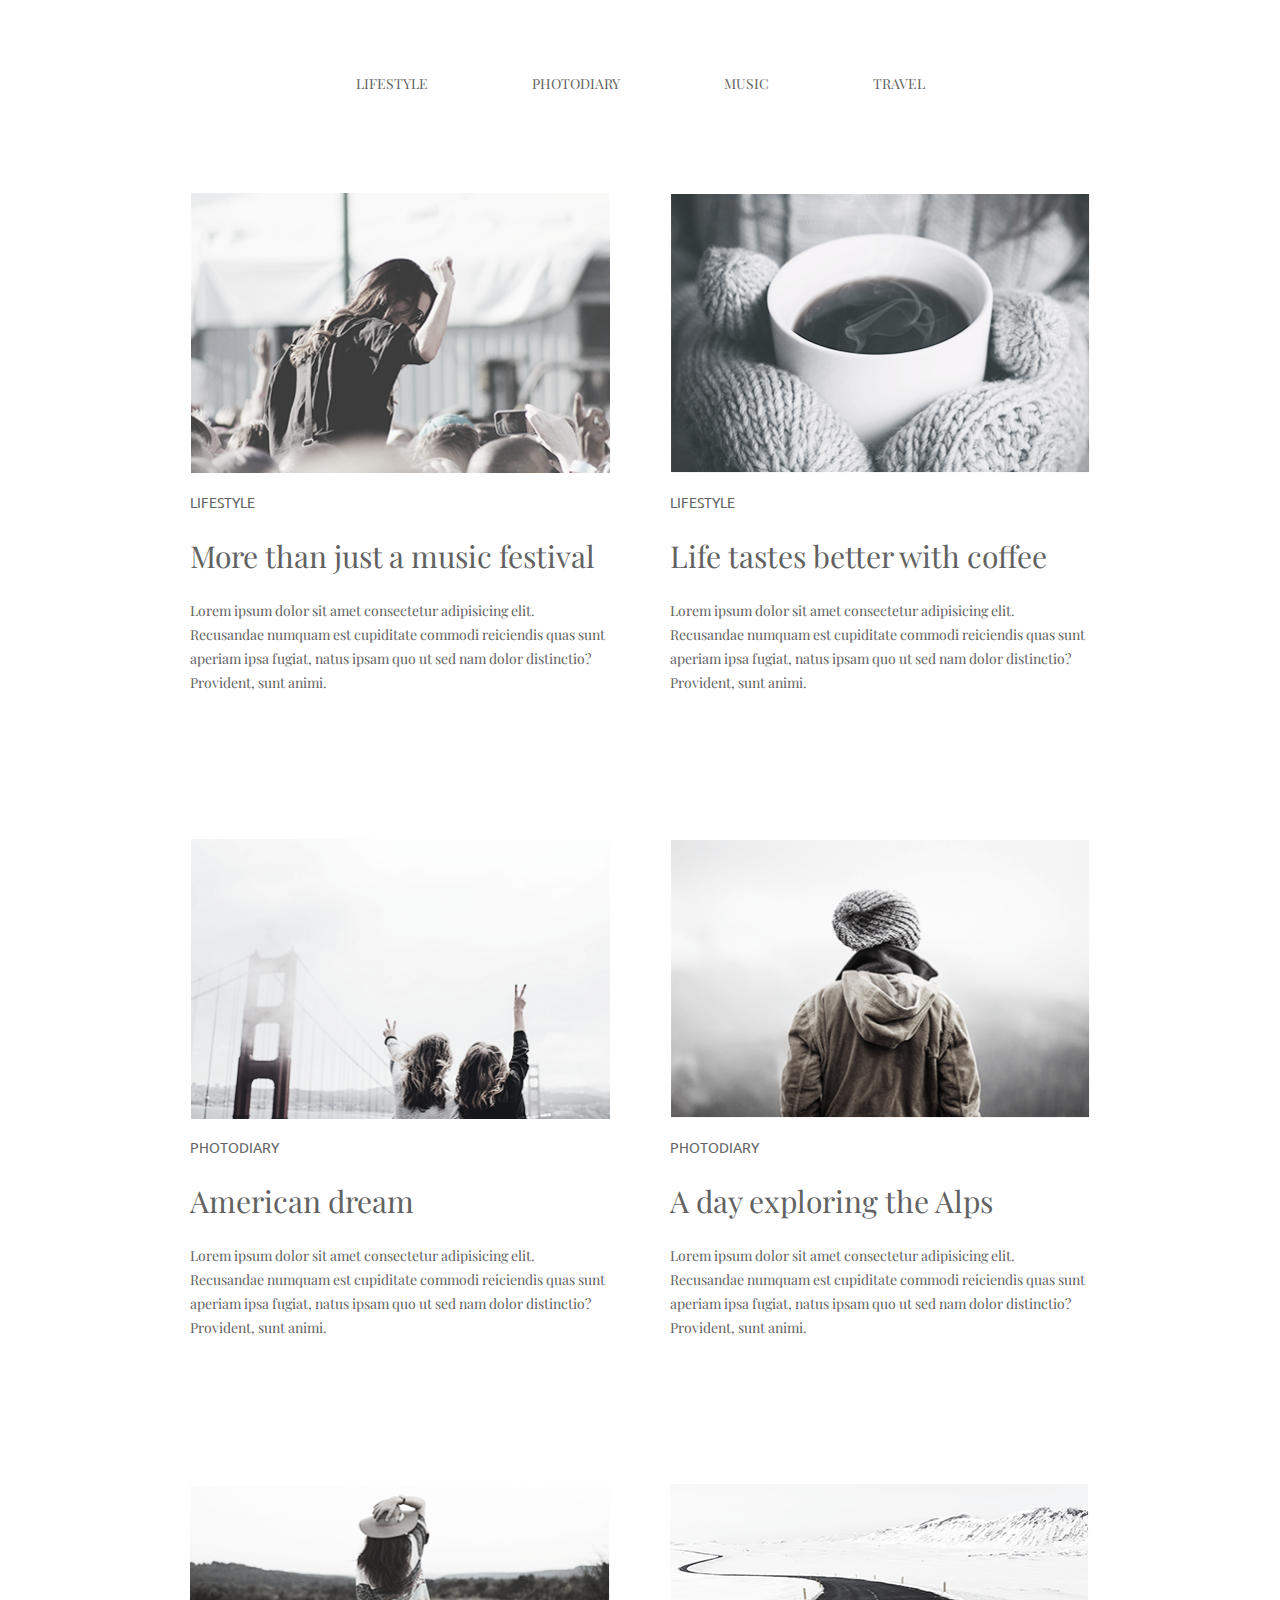
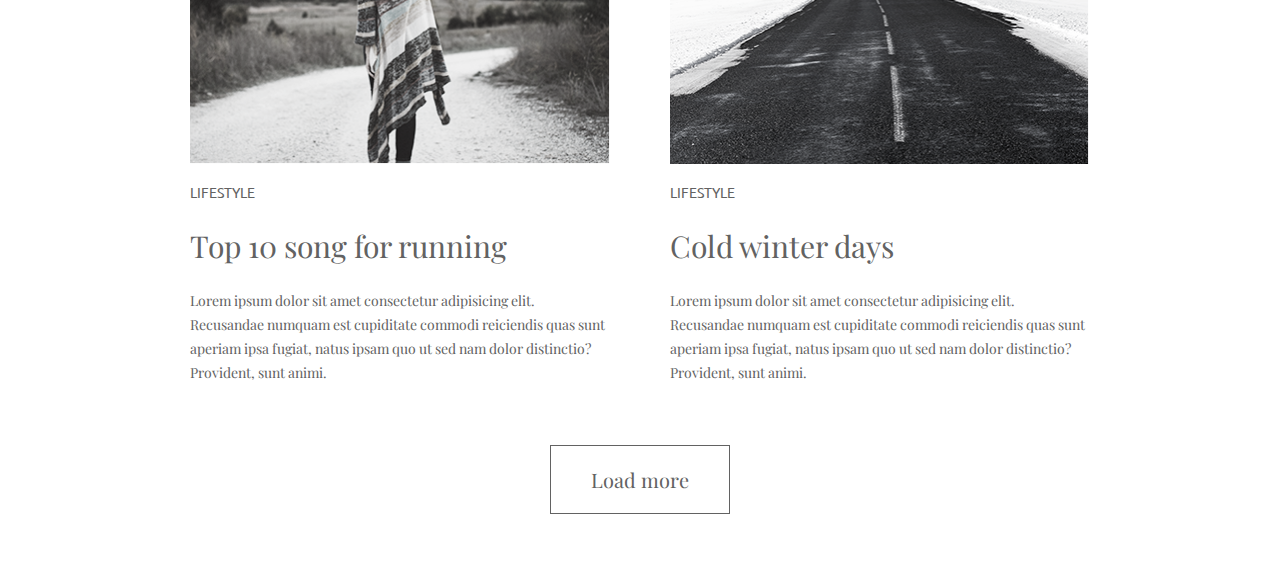
==== commit b59d5861: "hw03 add 5" ====
--- a/homework-03/index.html
+++ b/homework-03/index.html
@@ -13,7 +13,7 @@
 
 <body>
 
-    <header class="mastheader">
+    <header class="mastheader container">
 
         <nav>
             <ul class="nav_list container">
@@ -33,7 +33,7 @@
             <img src="./img/girl_1.png" width="420" height="280" alt="concert">
             <p class="life">lifestyle</p>
             <h2 class="article_header">More than just a music festival </h2>
-            <p>Lorem ipsum dolor sit amet consectetur adipisicing elit. Recusandae numquam est cupiditate commodi
+            <p class="article_description">Lorem ipsum dolor sit amet consectetur adipisicing elit. Recusandae numquam est cupiditate commodi
                 reiciendis quas sunt aperiam ipsa fugiat, natus ipsam quo ut sed nam dolor distinctio? Provident,
                 sunt animi.</p>
 
@@ -42,7 +42,7 @@
             <img src="./img/cup_2.png" width="420" height="280" alt="kava">
             <p class="life">lifestyle</p>
             <h2 class="article_header">Life tastes better with coffee </h2>
-            <p>Lorem ipsum dolor sit amet consectetur adipisicing elit. Recusandae numquam est cupiditate commodi
+            <p class="article_description">Lorem ipsum dolor sit amet consectetur adipisicing elit. Recusandae numquam est cupiditate commodi
                 reiciendis quas sunt aperiam ipsa fugiat, natus ipsam quo ut sed nam dolor distinctio? Provident,
                 sunt animi.</p>
         </article>
@@ -50,7 +50,7 @@
             <img src="./img/bridge_3.png" width="420" height="280" alt="mist">
             <p class="life">photodiary</p>
             <h2 class="article_header">American dream </h2>
-            <p>Lorem ipsum dolor sit amet consectetur adipisicing elit. Recusandae numquam est cupiditate commodi
+            <p class="article_description">Lorem ipsum dolor sit amet consectetur adipisicing elit. Recusandae numquam est cupiditate commodi
                 reiciendis quas sunt aperiam ipsa fugiat, natus ipsam quo ut sed nam dolor distinctio? Provident,
                 sunt animi.</p>
         </article>
@@ -58,7 +58,7 @@
             <img src="./img/backside_4.png" width="420" height="280" alt="mist">
             <p class="life">photodiary</p>
             <h2 class="article_header">A day exploring the Alps </h2>
-            <p>Lorem ipsum dolor sit amet consectetur adipisicing elit. Recusandae numquam est cupiditate commodi
+            <p class="article_description">Lorem ipsum dolor sit amet consectetur adipisicing elit. Recusandae numquam est cupiditate commodi
                 reiciendis quas sunt aperiam ipsa fugiat, natus ipsam quo ut sed nam dolor distinctio? Provident,
                 sunt animi.</p>
         </article>
@@ -67,7 +67,7 @@
             <img src="./img/girl_5.png" width="420" height="280" alt="concert">
             <p class="life">lifestyle</p>
             <h2 class="article_header">Top 10 song for running </h2>
-            <p>Lorem ipsum dolor sit amet consectetur adipisicing elit. Recusandae numquam est cupiditate commodi
+            <p class="article_description">Lorem ipsum dolor sit amet consectetur adipisicing elit. Recusandae numquam est cupiditate commodi
                 reiciendis quas sunt aperiam ipsa fugiat, natus ipsam quo ut sed nam dolor distinctio? Provident,
                 sunt animi.</p>
         </article>
@@ -76,7 +76,7 @@
             <img src="./img/road_6.png" width="420" height="280" alt="concert">
             <p class="life">lifestyle</p>
             <h2 class="article_header">Cold winter days </h2>
-            <p>Lorem ipsum dolor sit amet consectetur adipisicing elit. Recusandae numquam est cupiditate commodi
+            <p class="article_description">Lorem ipsum dolor sit amet consectetur adipisicing elit. Recusandae numquam est cupiditate commodi
                 reiciendis quas sunt aperiam ipsa fugiat, natus ipsam quo ut sed nam dolor distinctio? Provident,
                 sunt animi.</p>
         </article>
--- a/homework-03/css/style.css
+++ b/homework-03/css/style.css
@@ -1,8 +1,3 @@
-body {
-  font-family: 'Playfair Display',"Roboto", sans-serif, serif;
-  color: #5a5a56;
-  font-size: 16px;
-}
 .container {
   width: 900px;
   margin: 0 auto;
@@ -52,7 +47,7 @@
 }
 
 .article_discripion {
-  padding: 0 0 90px 0;
+  padding: 0 0 55px 0;
   font-size: 0;
 }
 
@@ -60,18 +55,40 @@
   display: inline-block;
   width: 420px;
   font-size: 16px;
+  margin-bottom: 130px;
+}
+
+.article_bloc:nth-last-child(2) {
+  margin-bottom: 0px;
+}
+
+.article_bloc:nth-last-child(1) {
+  margin-bottom: 0px;
 }
 
 .life {
-  color: #b0b0aa;
+  color: #626262;
   font-family: 'Ubuntu','Playfair Display', "Arial Narrow", Arial, sans-serif;
   text-transform: uppercase;
   font-size: 14px;
+  font-weight: 400;
+  line-height: 1.5;
 }
 
 .article_header {
   font-size: 30px;
   font-family: 'Playfair Display', serif;
+  color: #626262;
+  font-weight: 400;
+  line-height: 1.2;
+    
+}
+.article_description {
+  font-size: 14px;
+  font-family: 'Playfair Display', serif;
+  color: #626262;
+  line-height: 1.714;
+  text-align: left;
 }
 
 .article_odd {
